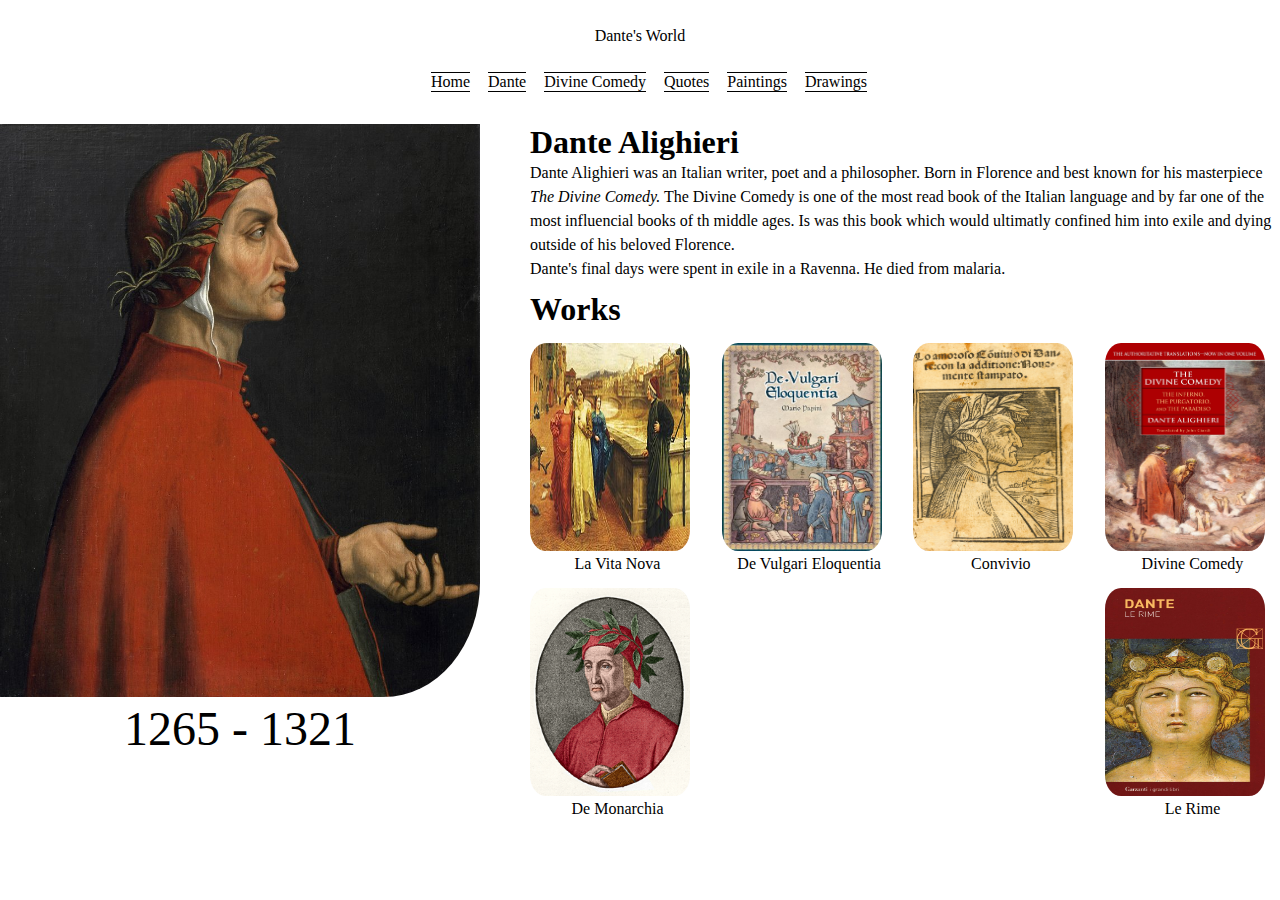
==== dante.html @ f29085ea "Added images and responsiveness to dante page." ====
<!DOCTYPE html>
<html lang="en">
<head>
    <meta charset="UTF-8">
    <meta http-equiv="X-UA-Compatible" content="IE=edge">
    <meta name="viewport" content="width=device-width, initial-scale=1.0">
    <title>Dante</title>
    <link rel="stylesheet" href="/css/dante.css">
</head>
<body>

    <header class="header">

        <div class="top-header">
            <p>Dante's World</p>
        </div>
        
        <div class="bottom-header">
            <a class="header-item" href="/">Home</a>
            <a class="header-item" href="dante.html">Dante</a>
            <a class="header-item" href="">Divine Comedy</a>
            <a class="header-item" href="">Quotes</a>
            <a class="header-item" href="">Paintings</a>
            <a class="header-item" href="">Drawings</a>
        </div>

    </header>


    <div class="container">

        <figure class="left">
            <img src="/images/dante-portrait.jpeg" alt="">
            <figcaption>1265 - 1321</figcaption>
        </figure>

        <div class="right">

            <div class="biography">

                <h1>Dante Alighieri</h1>
                <p>
                    Dante Alighieri was an Italian writer, poet and a philosopher. Born in Florence and best known 
                    for his masterpiece <i>The Divine Comedy.</i> The Divine Comedy is one of the most read book of
                    the Italian language and by far one of the most influencial books of th middle ages. Is was this 
                    book which would ultimatly confined him into exile and dying outside of his beloved Florence.             
                </p>
    
                <p>
                    Dante's final days were spent in exile in a Ravenna. He died from malaria.
                </p>

            </div>

            <div class="works">
                <h1>Works</h1>

                <div class="list-works">

                    <figure>
                        <img src="/images/la-vita-nova.jpg" alt="La Vita Nova">
                        <figcaption>La Vita Nova</figcaption>
                    </figure>
                
                    <figure>
                        <img src="/images/de-vulgari.jpg" alt="De vulgari eloquentia">
                        <figcaption>De Vulgari Eloquentia</figcaption>
                    </figure>

                    <figure>
                        <img src="/images/convivio.jpg" alt="Convivio">
                        <figcaption>Convivio</figcaption>
                    </figure>

                    <figure>
                        <img src="/images/divine-comedy.jpg" alt="Divine Comedy">
                        <figcaption>Divine Comedy</figcaption>
                    </figure>

                    <figure>
                        <img src="/images/de-monarchia.png" alt="De Monarchia">
                        <figcaption>De Monarchia</figcaption>
                    </figure>

                    <figure>
                        <img src="/images/le-rime.jpg" alt="Le Rime">
                        <figcaption>Le Rime</figcaption>
                    </figure>

                </div>

            </div>



        </div>

    </div>


    
</body>
</html>
---- css/dante.css ----
/*
  HEADER START
*/

*{
    margin: 0%;
    padding: 0%;
}

header{
    display: flex;
    flex-direction: column;    
    align-items: center;
    /* border: 3px solid gold; */
}

header > .top-header{

    margin-top: 3vh;
    margin-bottom: 3vh;
}

.bottom-header{
    display: flex;
    flex-direction: row;
    margin-bottom: 3vh;
}

.header-item{

    margin-left: 2vh;
    margin-bottom: 5px;
    text-decoration: none;
    color: black;
    border-top: 1px solid black;
    border-bottom: 1px solid black;
}
/*
    HEADER -END
*/

.container{

    display: flex;
    flex-direction: row;

}

.left > img{
    width: 30em;
    border-bottom-right-radius: 20%;
}

.left > figcaption{

    font-size: 3em;
    text-align: center;
}

.right{
    margin-left: 50px ;
}

.biography > h1{
    /* margin-top: 10px; */
}

.biography > p{

    margin-right: 5px;
    line-height: 1.5em;
}

.works > h1{
    margin-top: 10px;
}

.list-works{
    display: flex;
    flex-direction: row;
    flex-wrap: wrap;
    justify-content: space-between;
}

.list-works > figure> img{

    border-radius: 10%;
    width: 10em;
    height: 13em;
    margin-right: 15px;
    margin-top: 15px;
}

.list-works > figure> figcaption{
    text-align: center;
    /* line-height: 5em; */
}


@media (max-width: 800px) {
    .container{
        flex-direction: column;
    }

    .left > img{
        
        width: 100%;
        border-bottom-right-radius: 0;
    }

}
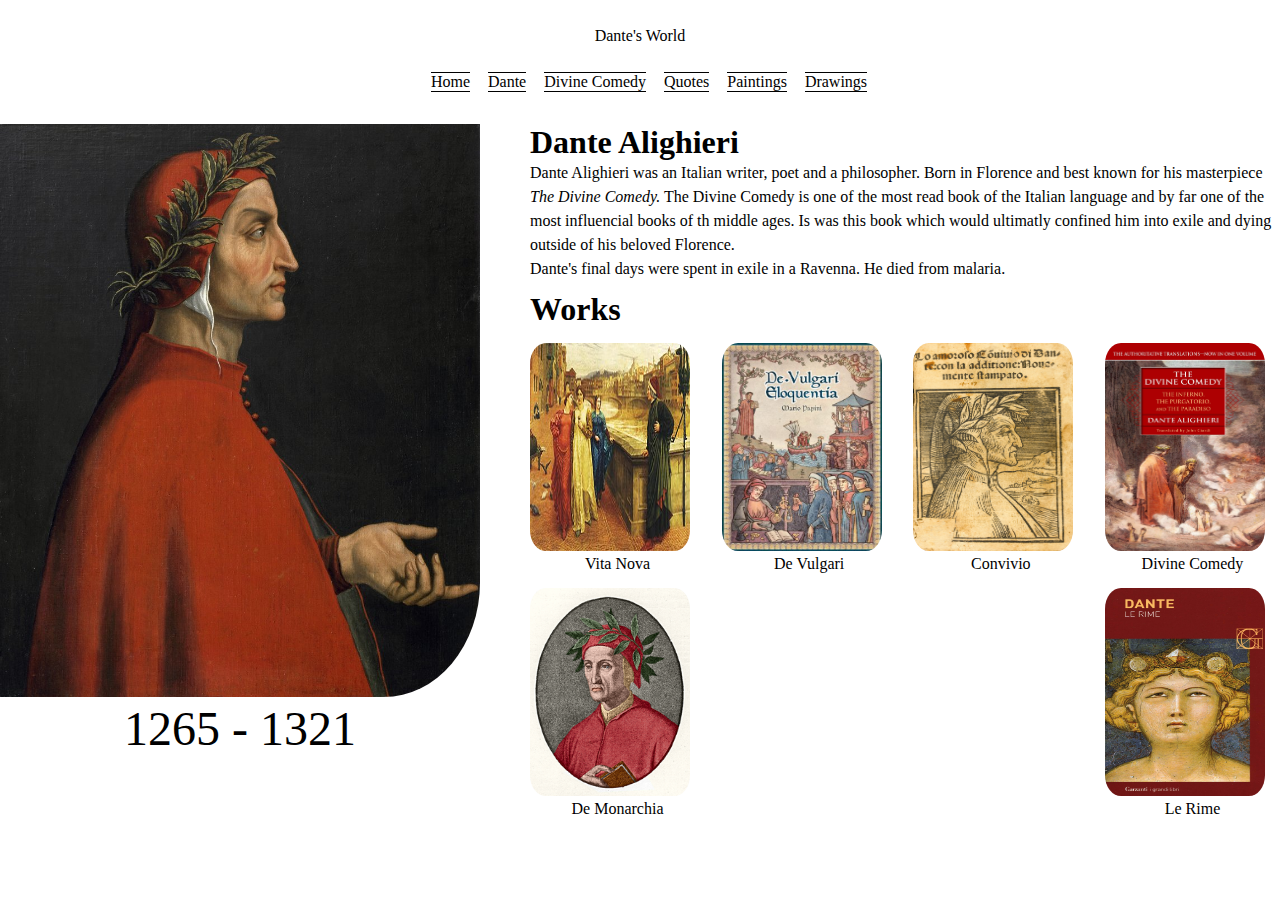
==== commit 6c0e0187: "Fixed layout on dante page." ====
--- a/dante.html
+++ b/dante.html
@@ -59,12 +59,12 @@
 
                     <figure>
                         <img src="/images/la-vita-nova.jpg" alt="La Vita Nova">
-                        <figcaption>La Vita Nova</figcaption>
+                        <figcaption>Vita Nova</figcaption>
                     </figure>
                 
                     <figure>
                         <img src="/images/de-vulgari.jpg" alt="De vulgari eloquentia">
-                        <figcaption>De Vulgari Eloquentia</figcaption>
+                        <figcaption>De Vulgari</figcaption>
                     </figure>
 
                     <figure>
--- a/css/dante.css
+++ b/css/dante.css
@@ -61,9 +61,6 @@
     margin-left: 50px ;
 }
 
-.biography > h1{
-    /* margin-top: 10px; */
-}
 
 .biography > p{
 
@@ -100,6 +97,7 @@
 @media (max-width: 800px) {
     .container{
         flex-direction: column;
+        justify-content: flex-start;
     }
 
     .left > img{
@@ -108,5 +106,47 @@
         border-bottom-right-radius: 0;
     }
 
+    .left > figcaption{
+
+        display: none;
+        /* font-size: 0; */
+    }
+    .right{
+        margin-left: 0;
+        margin: 12px;
+    }
+
+    .biography > h1{
+        margin-top: 15px;
+        margin-bottom: 15px;
+        text-align: center;
+    }
+
+    .biography > p{
+
+        text-align: center;
+        /* margin-left: 5px; */
+        padding: 0%;
+        margin: 0;
+        line-height: 1.5em;
+    }
+
+    .list-works > figure{
+
+        /* display: inline-block;
+        padding-right: 5px;
+        padding-left: 5px; */
+    }
+
+    .list-works > figure> img{
+        /* display: block; */
+        border-radius: 10%;
+        margin-left: 1em;
+        width: 5em;
+        height: 7em;
+    }
+
+
+
 }
 
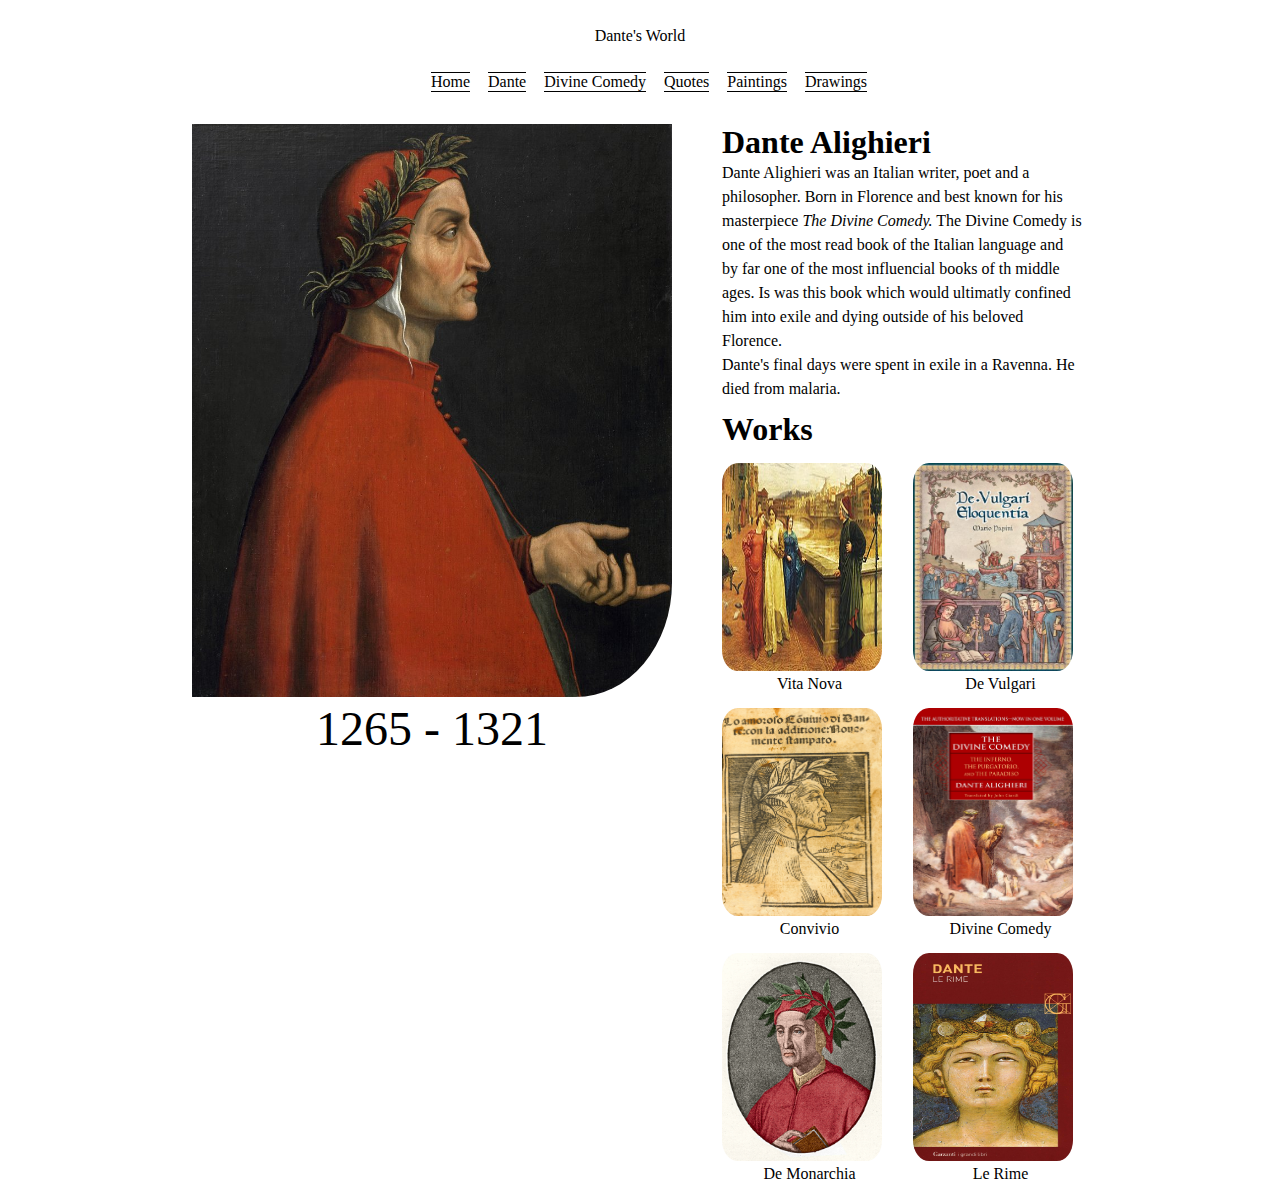
==== commit 671b9ca0: "Added the quote page and andded quotes." ====
--- a/dante.html
+++ b/dante.html
@@ -17,9 +17,9 @@
         
         <div class="bottom-header">
             <a class="header-item" href="/">Home</a>
-            <a class="header-item" href="dante.html">Dante</a>
+            <a class="header-item" href="/dante.html">Dante</a>
             <a class="header-item" href="">Divine Comedy</a>
-            <a class="header-item" href="">Quotes</a>
+            <a class="header-item" href="quotes.html">Quotes</a>
             <a class="header-item" href="">Paintings</a>
             <a class="header-item" href="">Drawings</a>
         </div>
@@ -91,8 +91,6 @@
 
             </div>
 
-
-
         </div>
 
     </div>
--- a/css/dante.css
+++ b/css/dante.css
@@ -11,11 +11,9 @@
     display: flex;
     flex-direction: column;    
     align-items: center;
-    /* border: 3px solid gold; */
 }
 
 header > .top-header{
-
     margin-top: 3vh;
     margin-bottom: 3vh;
 }
@@ -27,7 +25,6 @@
 }
 
 .header-item{
-
     margin-left: 2vh;
     margin-bottom: 5px;
     text-decoration: none;
@@ -40,10 +37,9 @@
 */
 
 .container{
-
     display: flex;
-    flex-direction: row;
-
+    width: 70%;
+    margin: 0 auto;
 }
 
 .left > img{
@@ -63,7 +59,6 @@
 
 
 .biography > p{
-
     margin-right: 5px;
     line-height: 1.5em;
 }
@@ -80,7 +75,6 @@
 }
 
 .list-works > figure> img{
-
     border-radius: 10%;
     width: 10em;
     height: 13em;
@@ -90,7 +84,6 @@
 
 .list-works > figure> figcaption{
     text-align: center;
-    /* line-height: 5em; */
 }
 
 
@@ -98,18 +91,16 @@
     .container{
         flex-direction: column;
         justify-content: flex-start;
+        width: 100%;
     }
 
     .left > img{
-        
         width: 100%;
         border-bottom-right-radius: 0;
     }
 
     .left > figcaption{
-
         display: none;
-        /* font-size: 0; */
     }
     .right{
         margin-left: 0;
@@ -123,30 +114,25 @@
     }
 
     .biography > p{
-
         text-align: center;
-        /* margin-left: 5px; */
         padding: 0%;
         margin: 0;
         line-height: 1.5em;
     }
 
-    .list-works > figure{
+    .works > h1{
+        text-align: center;
+    }
 
-        /* display: inline-block;
-        padding-right: 5px;
-        padding-left: 5px; */
+    .list-works{
+        justify-content: space-around;
     }
 
     .list-works > figure> img{
-        /* display: block; */
         border-radius: 10%;
         margin-left: 1em;
         width: 5em;
         height: 7em;
     }
-
-
-
 }
 
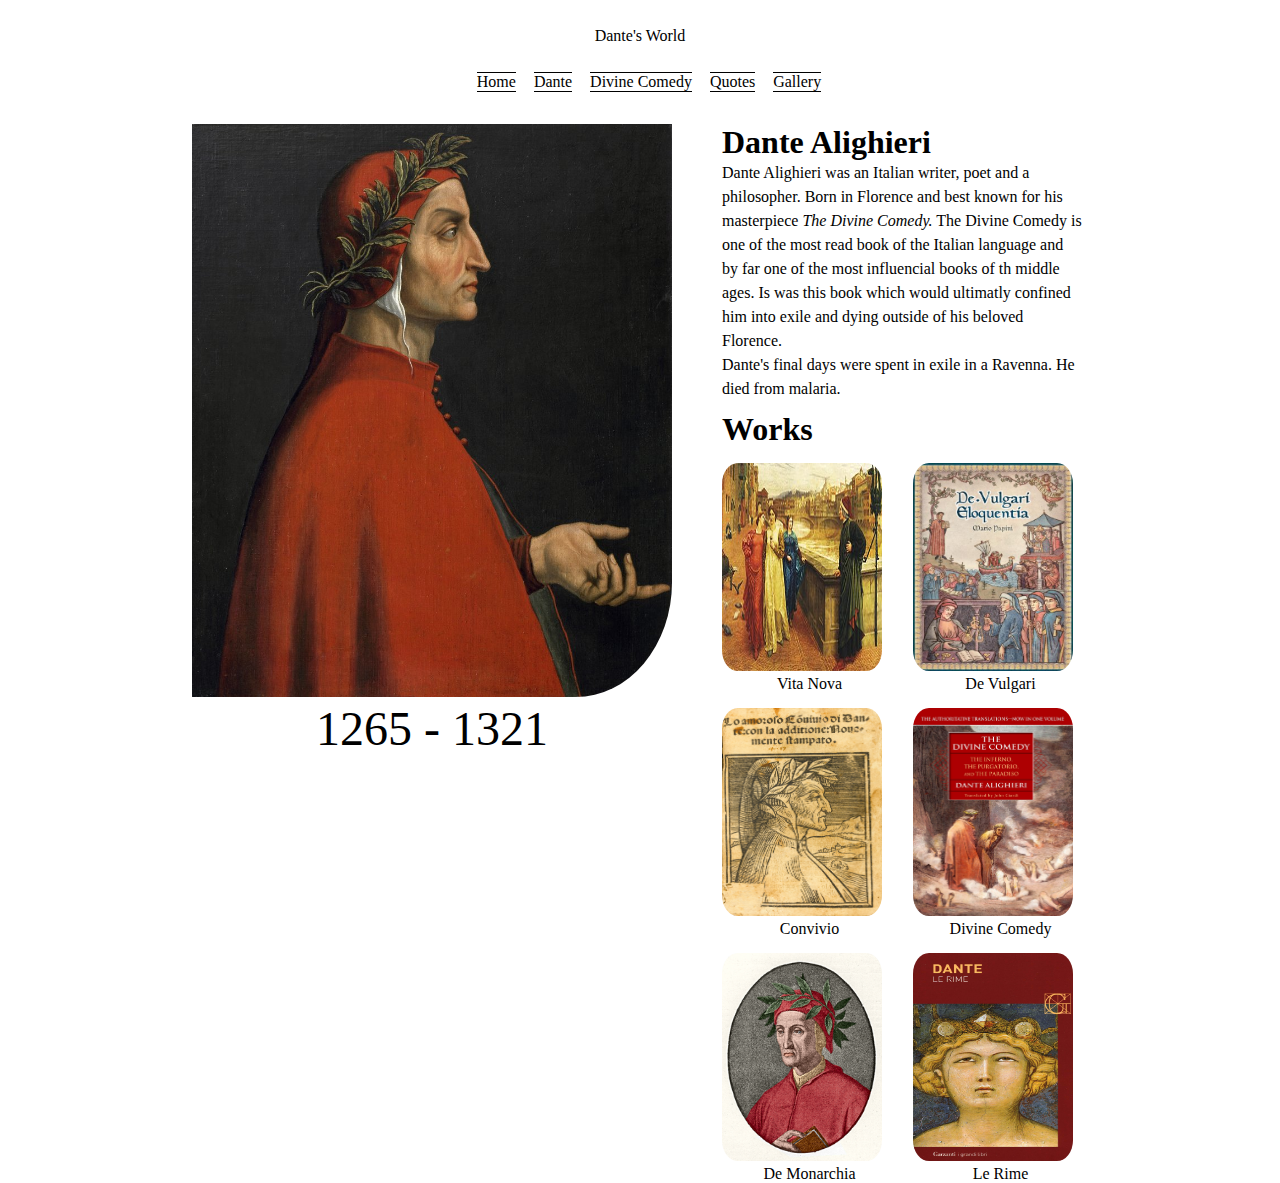
==== commit 29ed9f8b: "added images and finished quote page" ====
--- a/dante.html
+++ b/dante.html
@@ -18,10 +18,9 @@
         <div class="bottom-header">
             <a class="header-item" href="/">Home</a>
             <a class="header-item" href="/dante.html">Dante</a>
-            <a class="header-item" href="">Divine Comedy</a>
-            <a class="header-item" href="quotes.html">Quotes</a>
-            <a class="header-item" href="">Paintings</a>
-            <a class="header-item" href="">Drawings</a>
+            <a class="header-item" href="/divine-comedy.html">Divine Comedy</a>
+            <a class="header-item" href="/quotes.html">Quotes</a>
+            <a class="header-item" href="/gallery.html">Gallery</a>
         </div>
 
     </header>
--- a/css/dante.css
+++ b/css/dante.css
@@ -1,7 +1,6 @@
 /*
   HEADER START
 */
-
 *{
     margin: 0%;
     padding: 0%;
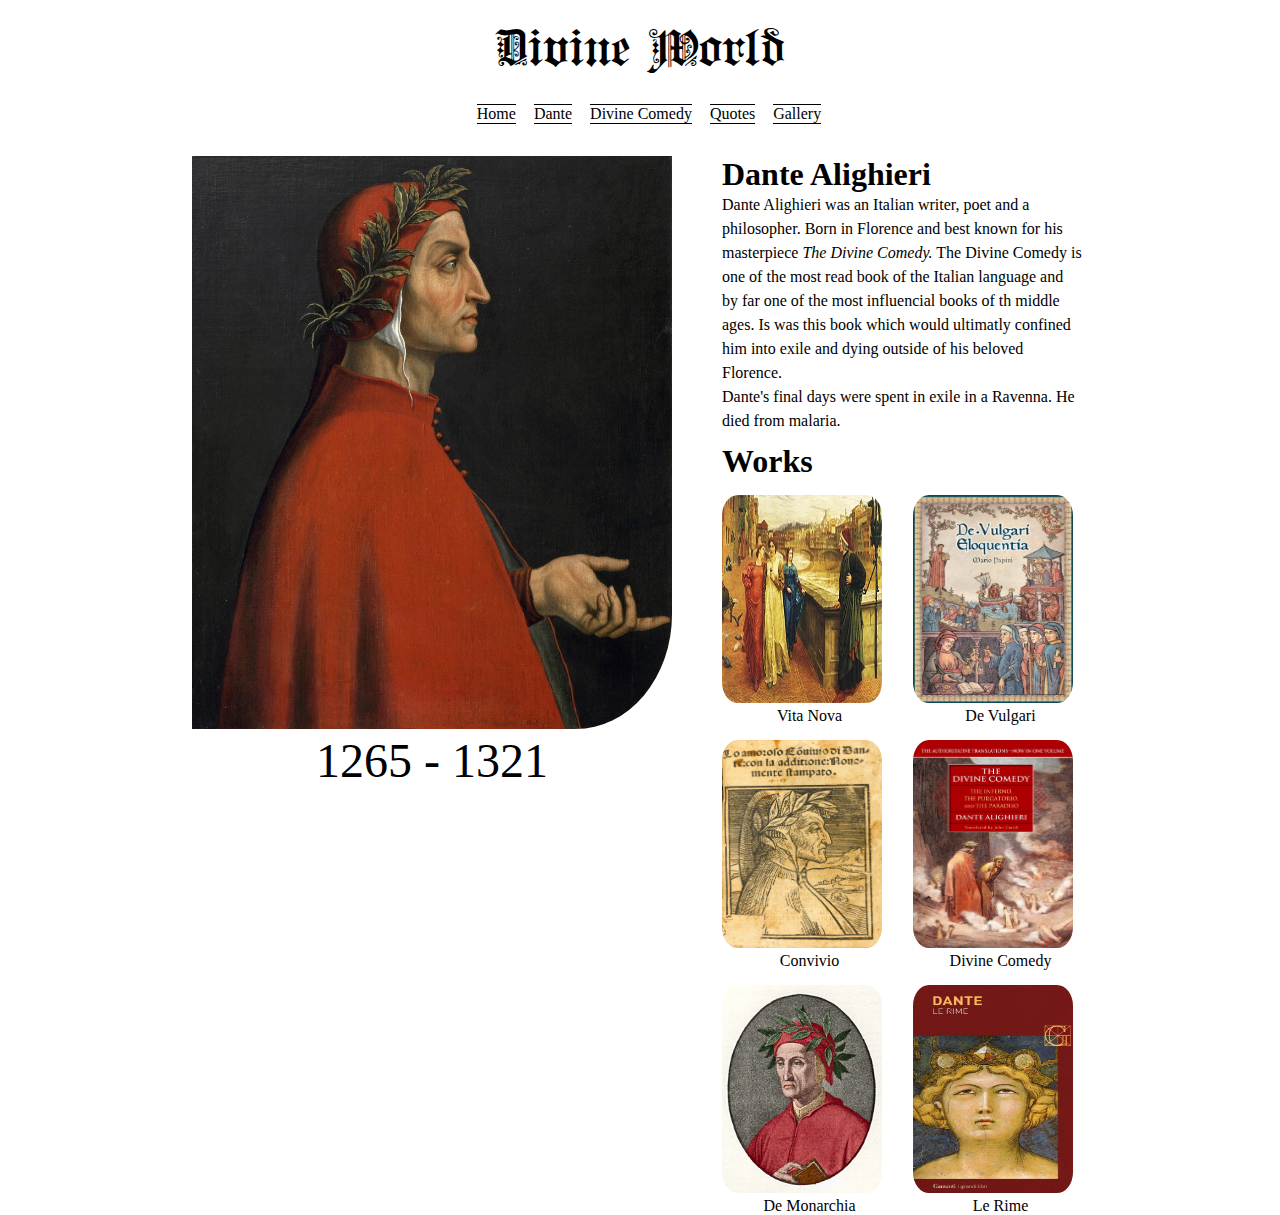
==== commit 42030c53: "Center things in gallery." ====
--- a/dante.html
+++ b/dante.html
@@ -12,7 +12,7 @@
     <header class="header">
 
         <div class="top-header">
-            <p>Dante's World</p>
+            <p>Divine World</p>
         </div>
         
         <div class="bottom-header">
--- a/css/dante.css
+++ b/css/dante.css
@@ -4,6 +4,10 @@
 *{
     margin: 0%;
     padding: 0%;
+}
+@font-face {
+    font-family: "dearest";
+    src: url(/fonts/Dearest.ttf);
 }
 
 header{
@@ -12,11 +16,12 @@
     align-items: center;
 }
 
-header > .top-header{
+.top-header{
+    font-family: "dearest";
     margin-top: 3vh;
     margin-bottom: 3vh;
+    font-size: 3rem;
 }
-
 .bottom-header{
     display: flex;
     flex-direction: row;
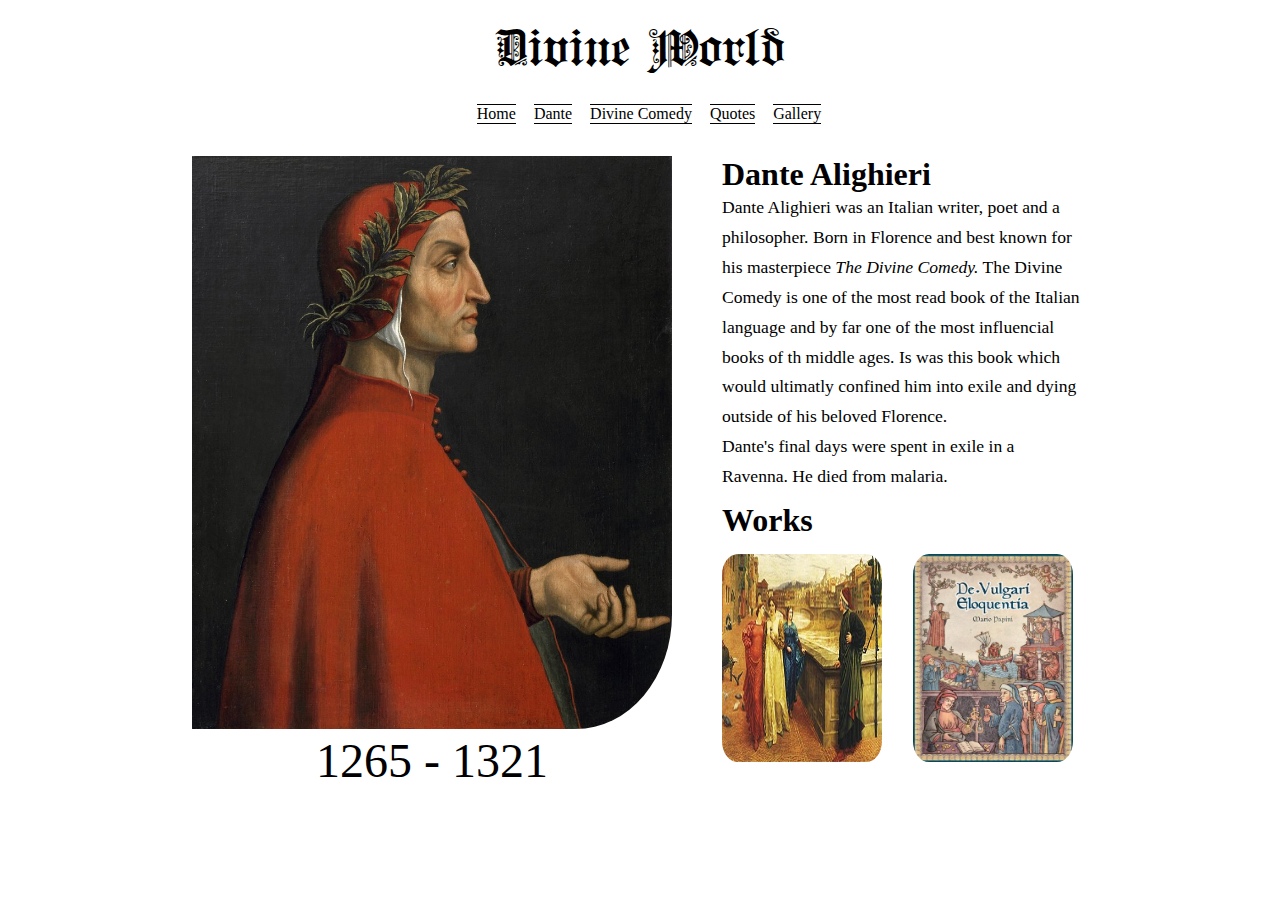
==== commit aa8d3e25: "added favicon" ====
--- a/dante.html
+++ b/dante.html
@@ -6,6 +6,7 @@
     <meta name="viewport" content="width=device-width, initial-scale=1.0">
     <title>Dante</title>
     <link rel="stylesheet" href="/css/dante.css">
+    <link rel="shortcut icon" href="/images/favicon.PNG" type="image/x-icon">
 </head>
 <body>
 
@@ -58,7 +59,7 @@
 
                     <figure>
                         <img src="/images/la-vita-nova.jpg" alt="La Vita Nova">
-                        <figcaption>Vita Nova</figcaption>
+                        <figcaption><a href="https://en.wikipedia.org/wiki/La_Vita_Nuova">Vita Nova</a> </figcaption>
                     </figure>
                 
                     <figure>
--- a/css/dante.css
+++ b/css/dante.css
@@ -9,6 +9,11 @@
     font-family: "dearest";
     src: url(/fonts/Dearest.ttf);
 }
+
+body{
+    font-family: "freight-text-pro",georgia,serif;
+}
+
 
 header{
     display: flex;
@@ -44,6 +49,7 @@
     display: flex;
     width: 70%;
     margin: 0 auto;
+
 }
 
 .left > img{
@@ -59,12 +65,16 @@
 
 .right{
     margin-left: 50px ;
+    height: 38em;
+    overflow-y: auto;
 }
+
 
 
 .biography > p{
     margin-right: 5px;
-    line-height: 1.5em;
+    line-height: 1.7;
+    font-size: 1.1rem;
 }
 
 .works > h1{
@@ -91,7 +101,14 @@
 }
 
 
-@media (max-width: 800px) {
+@media (max-width: 820px) {
+    
+    .header-item{
+        margin-left: 1vh;
+        margin-right: 1vh;
+    }
+    
+
     .container{
         flex-direction: column;
         justify-content: flex-start;
@@ -109,6 +126,7 @@
     .right{
         margin-left: 0;
         margin: 12px;
+        overflow-y: visible;
     }
 
     .biography > h1{
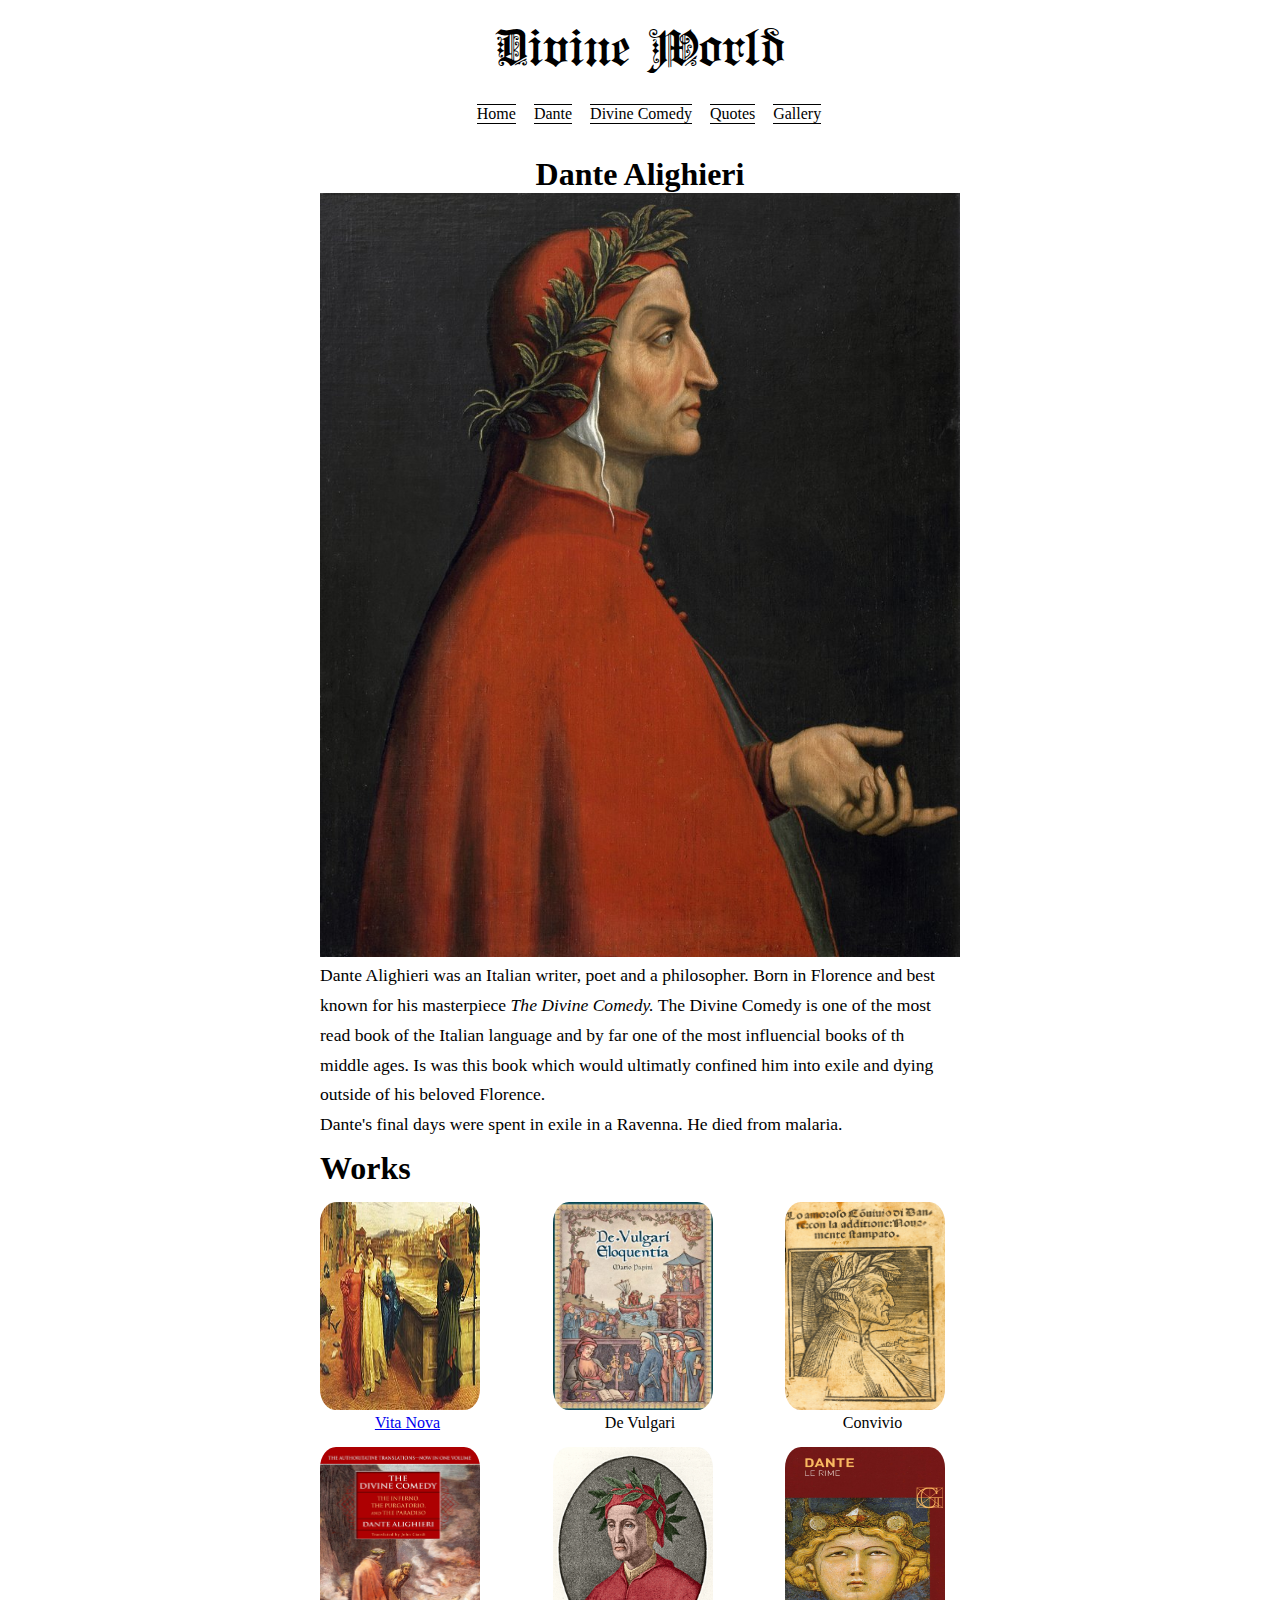
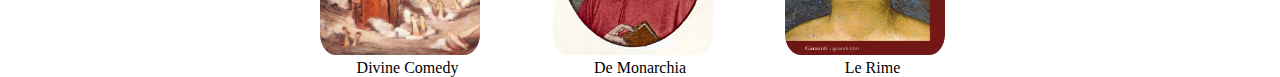
==== commit afaceb8a: "Fixed dante page." ====
--- a/dante.html
+++ b/dante.html
@@ -30,15 +30,14 @@
     <div class="container">
 
         <figure class="left">
+            <h1>Dante Alighieri</h1>
             <img src="/images/dante-portrait.jpeg" alt="">
-            <figcaption>1265 - 1321</figcaption>
         </figure>
 
         <div class="right">
 
             <div class="biography">
 
-                <h1>Dante Alighieri</h1>
                 <p>
                     Dante Alighieri was an Italian writer, poet and a philosopher. Born in Florence and best known 
                     for his masterpiece <i>The Divine Comedy.</i> The Divine Comedy is one of the most read book of
--- a/css/dante.css
+++ b/css/dante.css
@@ -47,14 +47,20 @@
 
 .container{
     display: flex;
+    flex-direction: column;
+    align-items: center;
     width: 70%;
     margin: 0 auto;
 
 }
 
+.left{
+    text-align: center;
+}
 .left > img{
-    width: 30em;
-    border-bottom-right-radius: 20%;
+    width: 40em;
+    /* height: 40em; */
+    /* border-bottom-right-radius: 20%; */
 }
 
 .left > figcaption{
@@ -64,9 +70,10 @@
 }
 
 .right{
-    margin-left: 50px ;
-    height: 38em;
-    overflow-y: auto;
+    width: 40em;
+    /* margin-left: 50px ; */
+    /* height: 38em; */
+    /* overflow-y: auto; */
 }
 
 
@@ -124,6 +131,8 @@
         display: none;
     }
     .right{
+        width: 100%;
+        
         margin-left: 0;
         margin: 12px;
         overflow-y: visible;
@@ -136,9 +145,9 @@
     }
 
     .biography > p{
-        text-align: center;
+        text-align: left;
         padding: 0%;
-        margin: 0;
+        margin: 1vh 1vh;
         line-height: 1.5em;
     }
 
